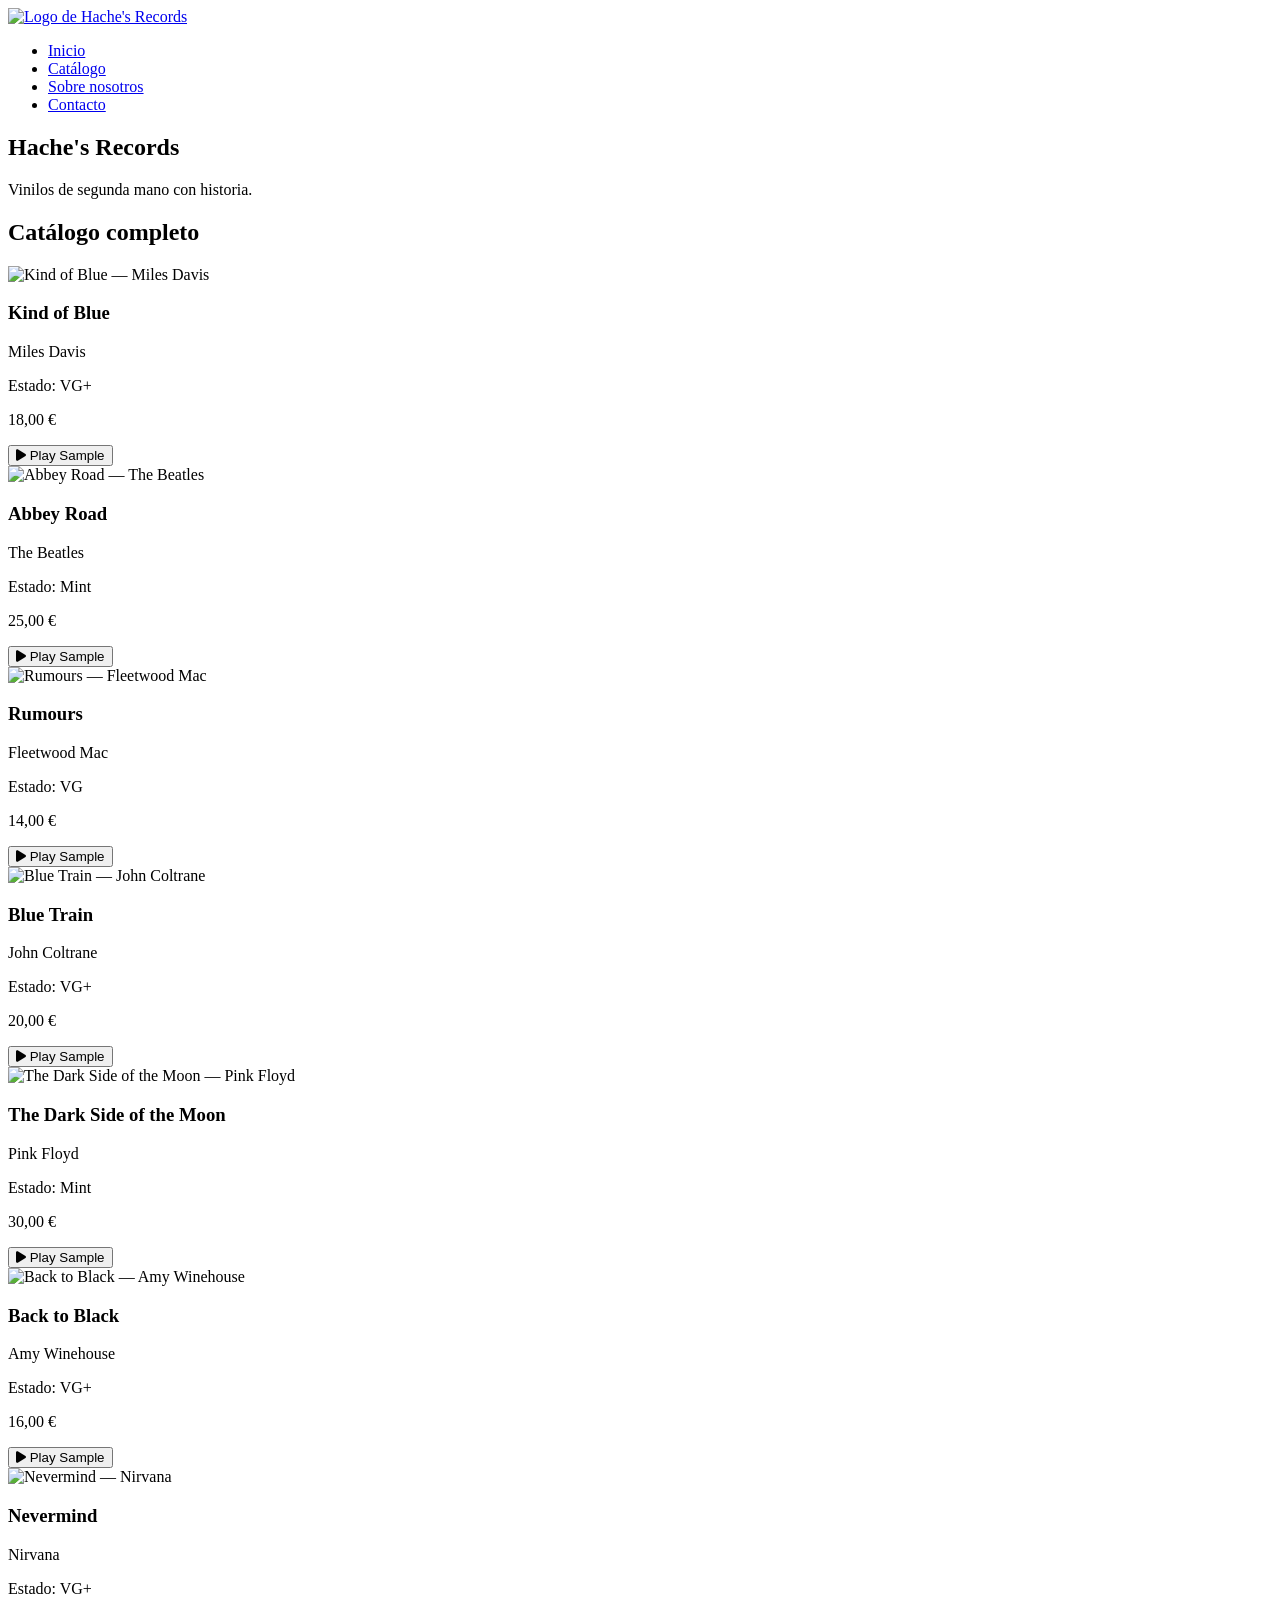
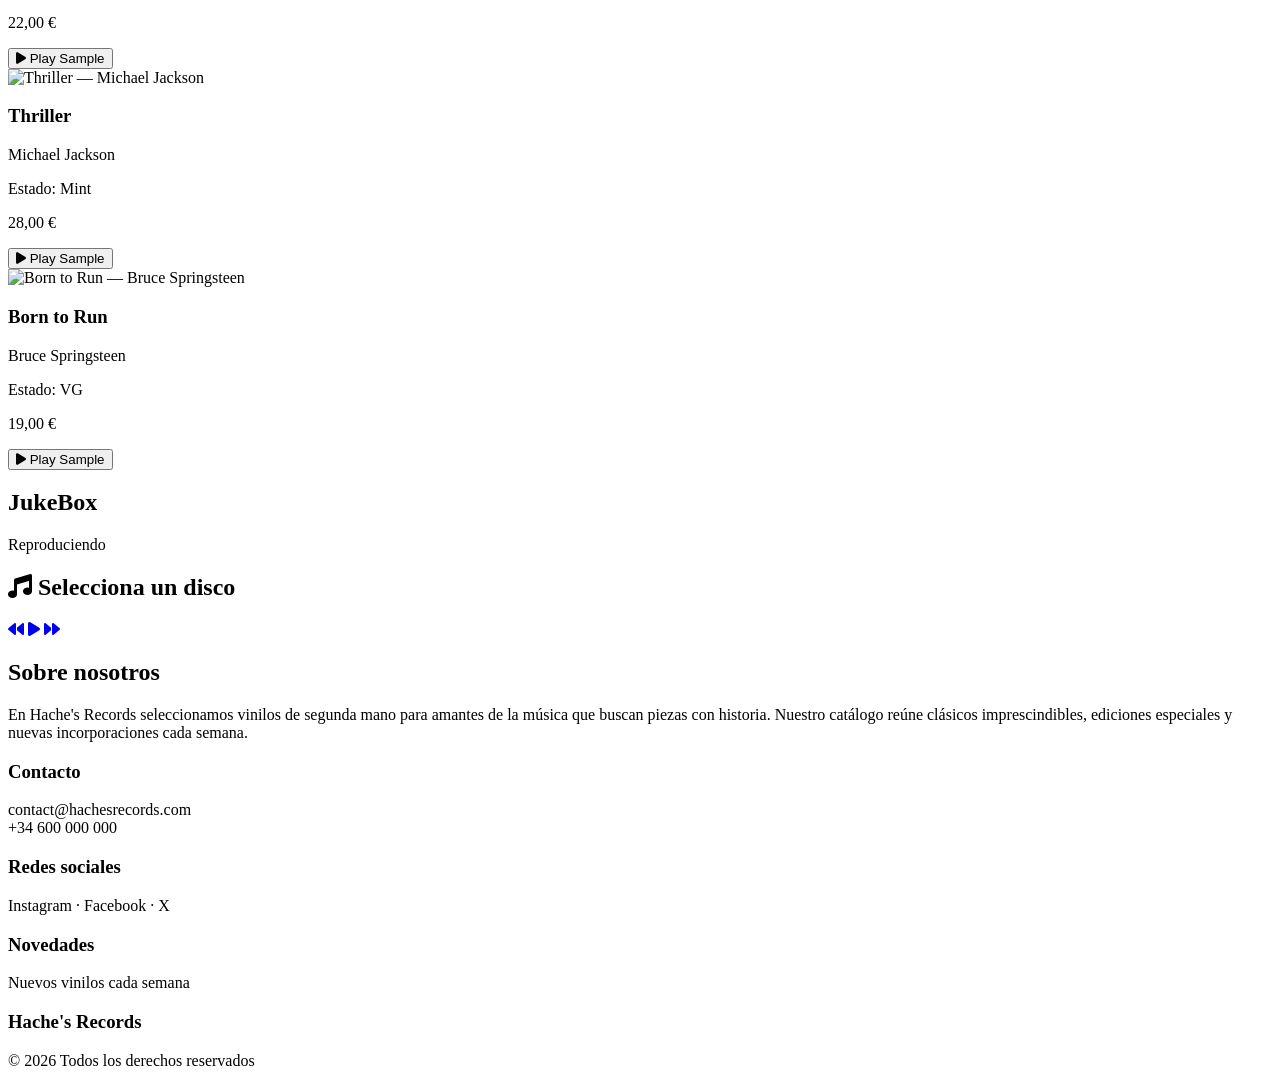
==== index.html @ d32e3fe0 "Add files via upload" ====
<!DOCTYPE html>
<html lang="es">
<head>
    <meta charset="UTF-8">
    <meta name="viewport" content="width=device-width, initial-scale=1.0">
    <title>Hache's Records | Tienda de vinilos de segunda mano</title>

    <link rel="preconnect" href="https://fonts.googleapis.com">
    <link rel="preconnect" href="https://fonts.gstatic.com" crossorigin>
    <link href="https://fonts.googleapis.com/css2?family=Playfair+Display:ital,wght@0,700;1,400&family=Work+Sans:wght@400;500;600&display=swap" rel="stylesheet">
    <link rel="stylesheet" href="https://cdnjs.cloudflare.com/ajax/libs/font-awesome/6.5.0/css/all.min.css">

    <link rel="stylesheet" href="assets/css/style.css">
</head>
<body>

    <header>
    <div class="logo">
        <a href="#inicio">
            <img src="assets/img/logo.png" alt="Logo de Hache's Records">
        </a>
    </div>

    <nav aria-label="Navegación principal">
        <ul>
            <li><a href="#inicio">Inicio</a></li>
            <li><a href="#catalogo">Catálogo</a></li>
            <li><a href="#sobre">Sobre nosotros</a></li>
            <li><a href="#contacto">Contacto</a></li>
        </ul>
    </nav>
</header>

    <section id="inicio" class="hero">
        <div>
            <h1>Hache's Records</h1>
            <p>Vinilos de segunda mano con historia.</p>
        </div>
    </section>

    <main class="contenedor">
        <div class="layout">

            <section id="catalogo">
                <h2 class="seccion-titulo">Catálogo completo</h2>

                <div class="catalogo-grid">

                    <article class="disco-card" data-index="0">
                        <img src="assets/img/kind-of-blue.jpg"
                             alt="Kind of Blue — Miles Davis" width="300" height="300" loading="lazy">
                        <div class="disco-info">
                            <h3>Kind of Blue</h3>
                            <p class="disco-artista">Miles Davis</p>
                            <p class="disco-estado">Estado: VG+</p>
                            <p class="disco-precio">18,00 €</p>
                            <button class="btn-play-sample" type="button">
                                <i class="fa fa-play"></i> Play Sample
                            </button>
                        </div>
                    </article>

                    <article class="disco-card" data-index="1">
                        <img src="assets/img/abbey-road.jpg"
                             alt="Abbey Road — The Beatles" width="300" height="300" loading="lazy">
                        <div class="disco-info">
                            <h3>Abbey Road</h3>
                            <p class="disco-artista">The Beatles</p>
                            <p class="disco-estado">Estado: Mint</p>
                            <p class="disco-precio">25,00 €</p>
                            <button class="btn-play-sample" type="button">
                                <i class="fa fa-play"></i> Play Sample
                            </button>
                        </div>
                    </article>

                    <article class="disco-card" data-index="2">
                        <img src="assets/img/rumours.jpg"
                             alt="Rumours — Fleetwood Mac" width="300" height="300" loading="lazy">
                        <div class="disco-info">
                            <h3>Rumours</h3>
                            <p class="disco-artista">Fleetwood Mac</p>
                            <p class="disco-estado">Estado: VG</p>
                            <p class="disco-precio">14,00 €</p>
                            <button class="btn-play-sample" type="button">
                                <i class="fa fa-play"></i> Play Sample
                            </button>
                        </div>
                    </article>

                    <article class="disco-card" data-index="3">
                        <img src="assets/img/blue-train.jpg"
                             alt="Blue Train — John Coltrane" width="300" height="300" loading="lazy">
                        <div class="disco-info">
                            <h3>Blue Train</h3>
                            <p class="disco-artista">John Coltrane</p>
                            <p class="disco-estado">Estado: VG+</p>
                            <p class="disco-precio">20,00 €</p>
                            <button class="btn-play-sample" type="button">
                                <i class="fa fa-play"></i> Play Sample
                            </button>
                        </div>
                    </article>

                    <article class="disco-card" data-index="4">
                        <img src="assets/img/dark-side-of-the-moon.jpg"
                             alt="The Dark Side of the Moon — Pink Floyd" width="300" height="300" loading="lazy">
                        <div class="disco-info">
                            <h3>The Dark Side of the Moon</h3>
                            <p class="disco-artista">Pink Floyd</p>
                            <p class="disco-estado">Estado: Mint</p>
                            <p class="disco-precio">30,00 €</p>
                            <button class="btn-play-sample" type="button">
                                <i class="fa fa-play"></i> Play Sample
                            </button>
                        </div>
                    </article>

                    <article class="disco-card" data-index="5">
                        <img src="assets/img/back-to-black.jpg"
                             alt="Back to Black — Amy Winehouse" width="300" height="300" loading="lazy">
                        <div class="disco-info">
                            <h3>Back to Black</h3>
                            <p class="disco-artista">Amy Winehouse</p>
                            <p class="disco-estado">Estado: VG+</p>
                            <p class="disco-precio">16,00 €</p>
                            <button class="btn-play-sample" type="button">
                                <i class="fa fa-play"></i> Play Sample
                            </button>
                        </div>
                    </article>

                    <article class="disco-card" data-index="6">
                        <img src="assets/img/nevermind.jpg"
                             alt="Nevermind — Nirvana" width="300" height="300" loading="lazy">
                        <div class="disco-info">
                            <h3>Nevermind</h3>
                            <p class="disco-artista">Nirvana</p>
                            <p class="disco-estado">Estado: VG+</p>
                            <p class="disco-precio">22,00 €</p>
                            <button class="btn-play-sample" type="button">
                                <i class="fa fa-play"></i> Play Sample
                            </button>
                        </div>
                    </article>

                    <article class="disco-card" data-index="7">
                        <img src="assets/img/thriller.jpg"
                             alt="Thriller — Michael Jackson" width="300" height="300" loading="lazy">
                        <div class="disco-info">
                            <h3>Thriller</h3>
                            <p class="disco-artista">Michael Jackson</p>
                            <p class="disco-estado">Estado: Mint</p>
                            <p class="disco-precio">28,00 €</p>
                            <button class="btn-play-sample" type="button">
                                <i class="fa fa-play"></i> Play Sample
                            </button>
                        </div>
                    </article>

                    <article class="disco-card" data-index="8">
                        <img src="assets/img/born-to-run.jpg"
                             alt="Born to Run — Bruce Springsteen" width="300" height="300" loading="lazy">
                        <div class="disco-info">
                            <h3>Born to Run</h3>
                            <p class="disco-artista">Bruce Springsteen</p>
                            <p class="disco-estado">Estado: VG</p>
                            <p class="disco-precio">19,00 €</p>
                            <button class="btn-play-sample" type="button">
                                <i class="fa fa-play"></i> Play Sample
                            </button>
                        </div>
                    </article>

                </div>
            </section>

            <aside id="jukebox" class="jukebox-col">
                <h2 class="jukebox-titulo">JukeBox</h2>

                <div class="player">
                    <div class="disc"></div>
                    <label>Reproduciendo</label>
                    <h2>
                        <i class="fa fa-music"></i>
                        <span id="current-song">Selecciona un disco</span>
                    </h2>
                    <audio id="player-audio"></audio>
                    <div class="controls">
                        <a href="#" class="btn-prev" aria-label="Anterior"><i class="fa fa-backward"></i></a>
                        <a href="#" class="play" aria-label="Reproducir"><i class="fa fa-play"></i></a>
                        <a href="#" class="btn-next" aria-label="Siguiente"><i class="fa fa-forward"></i></a>
                    </div>
                </div>
            </aside>
        </div>

        <section id="sobre" class="sobre">
            <h2 class="seccion-titulo">Sobre nosotros</h2>
            <p>
                En Hache's Records seleccionamos vinilos de segunda mano para amantes de la música
                que buscan piezas con historia. Nuestro catálogo reúne clásicos imprescindibles,
                ediciones especiales y nuevas incorporaciones cada semana.
            </p>
        </section>
    </main>

    <footer id="contacto">
        <div>
            <h3>Contacto</h3>
            <p>contact@hachesrecords.com<br>+34 600 000 000</p>
        </div>
        <div>
            <h3>Redes sociales</h3>
            <p>Instagram · Facebook · X</p>
        </div>
        <div>
            <h3>Novedades</h3>
            <p>Nuevos vinilos cada semana</p>
        </div>
        <div>
            <h3>Hache's Records</h3>
            <p>© 2026 Todos los derechos reservados</p>
        </div>
    </footer>

    <script src="assets/js/main.js"></script>
</body>
</html>
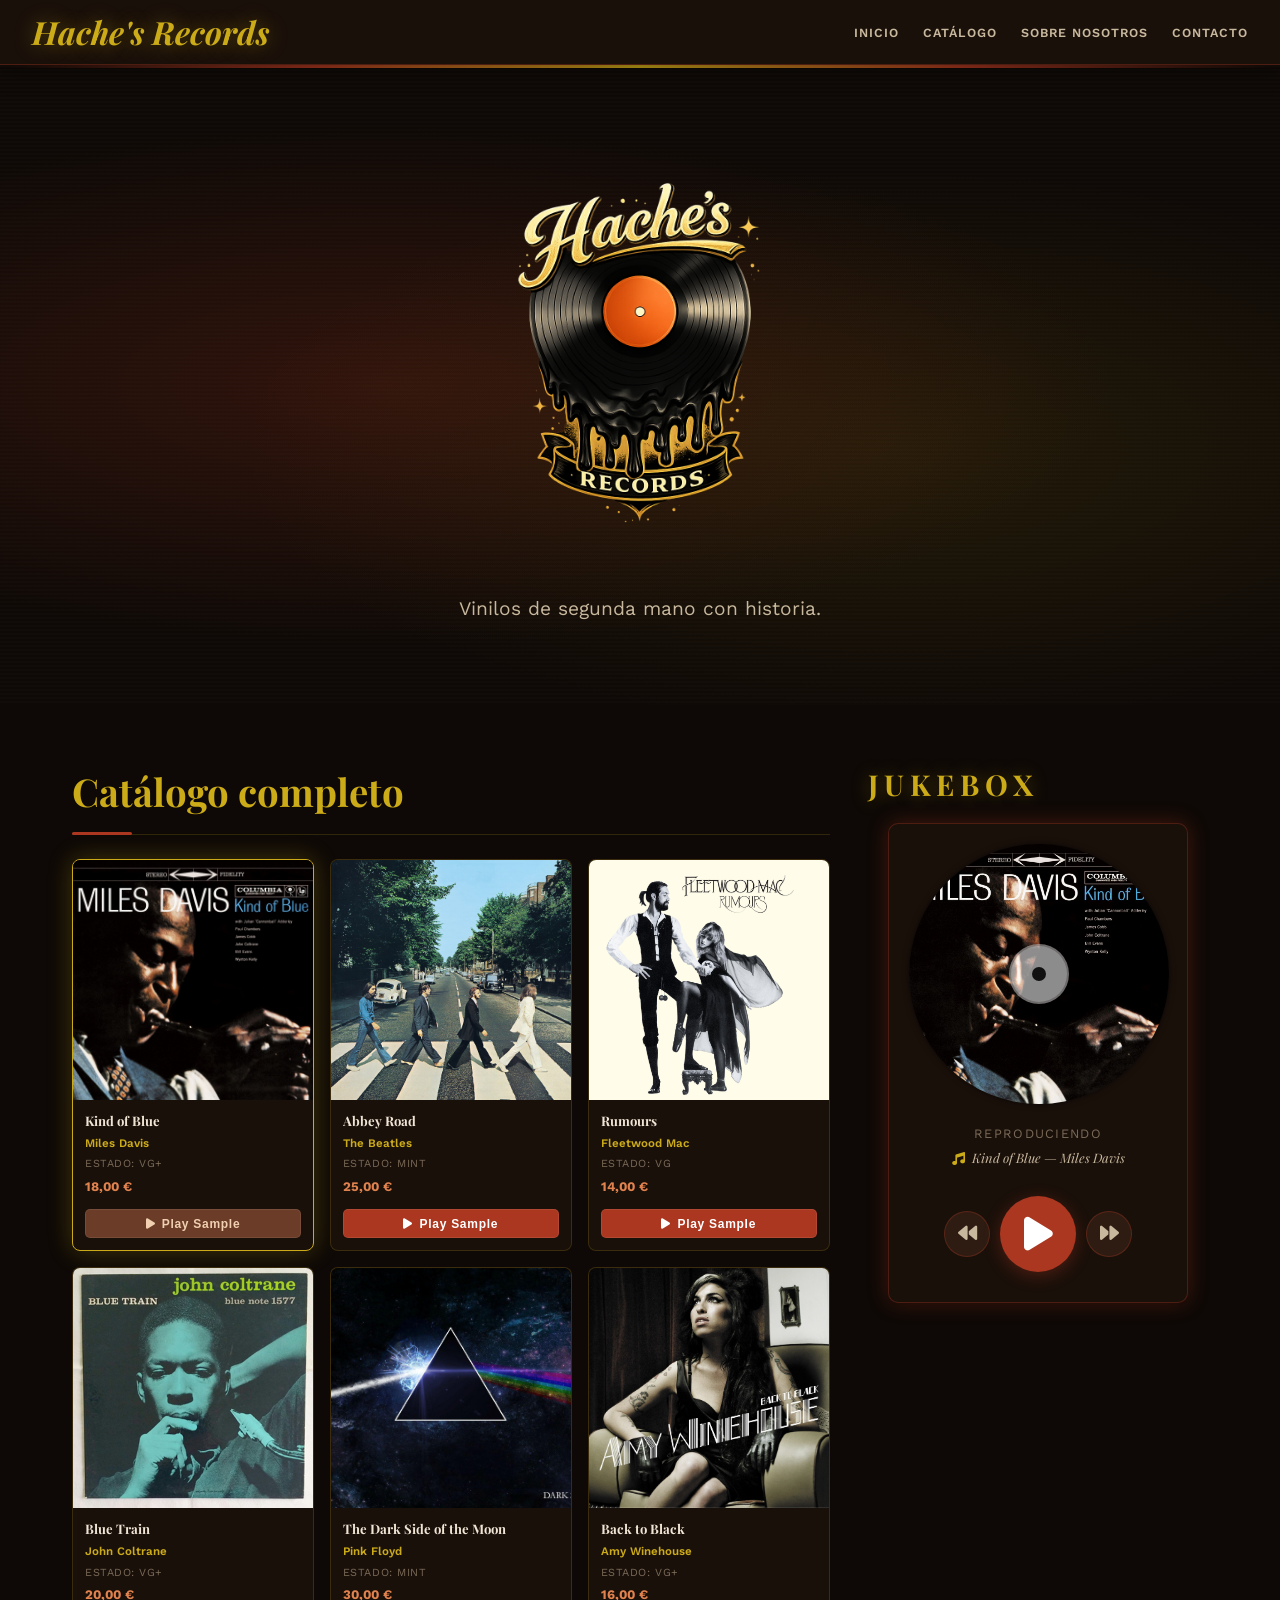
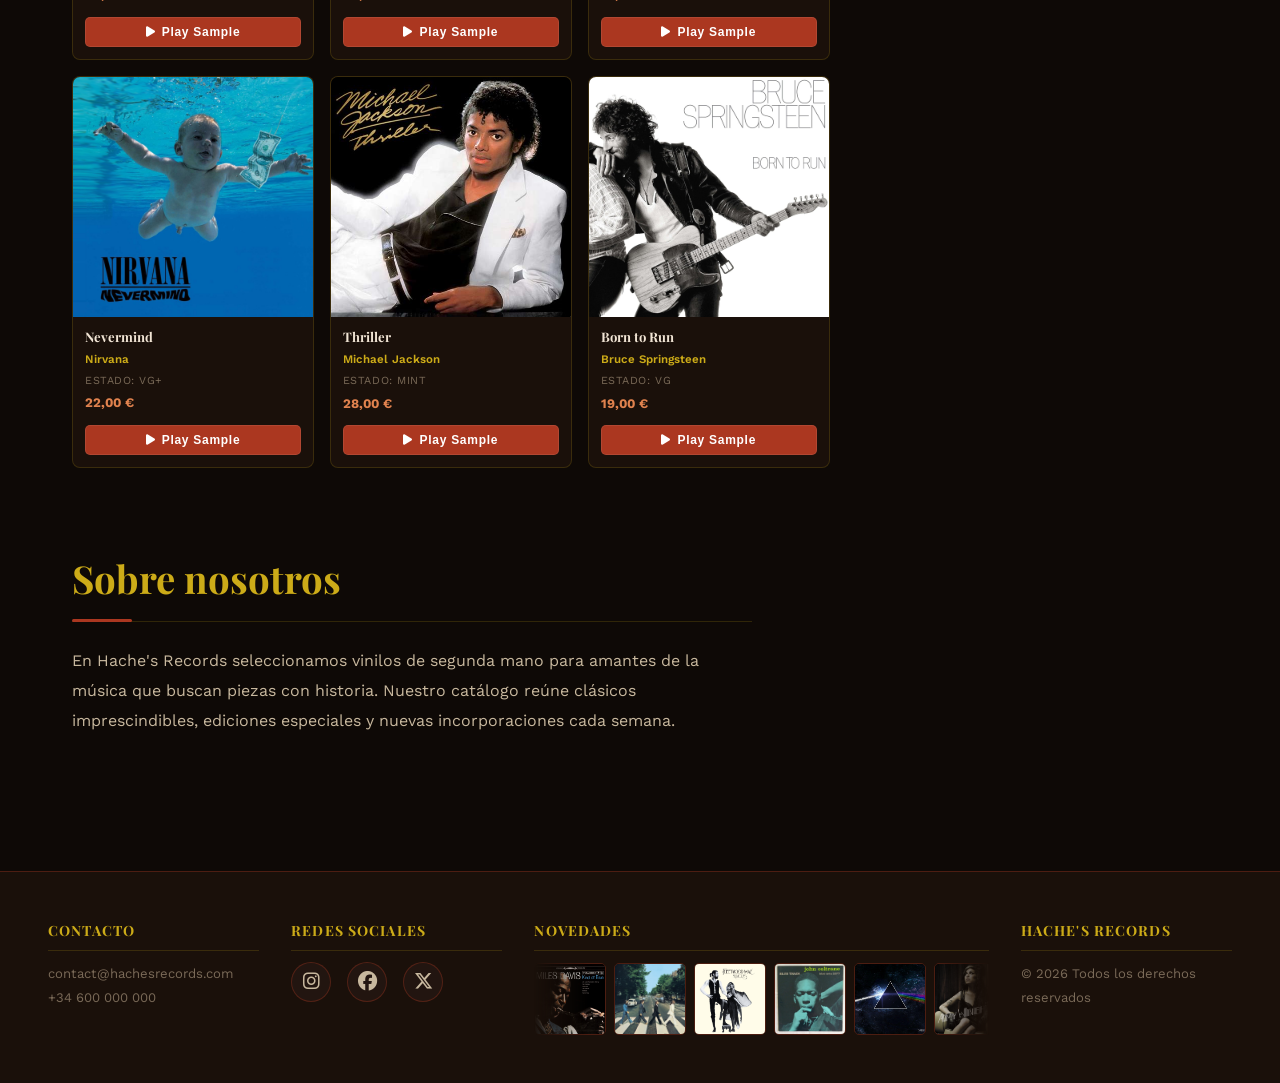
==== commit f991026a: "Add files via upload" ====
--- a/index.html
+++ b/index.html
@@ -15,11 +15,7 @@
 <body>
 
     <header>
-    <div class="logo">
-        <a href="#inicio">
-            <img src="assets/img/logo.png" alt="Logo de Hache's Records">
-        </a>
-    </div>
+    <div class="header__logo"><h1>Hache's Records</h1></div>
 
     <nav aria-label="Navegación principal">
         <ul>
@@ -33,7 +29,7 @@
 
     <section id="inicio" class="hero">
         <div>
-            <h1>Hache's Records</h1>
+            <img src="assets/img/logo.png" alt="Logo de la web">
             <p>Vinilos de segunda mano con historia.</p>
         </div>
     </section>
@@ -205,24 +201,61 @@
         </section>
     </main>
 
-    <footer id="contacto">
-        <div>
-            <h3>Contacto</h3>
-            <p>contact@hachesrecords.com<br>+34 600 000 000</p>
-        </div>
-        <div>
-            <h3>Redes sociales</h3>
-            <p>Instagram · Facebook · X</p>
-        </div>
-        <div>
-            <h3>Novedades</h3>
-            <p>Nuevos vinilos cada semana</p>
-        </div>
-        <div>
-            <h3>Hache's Records</h3>
-            <p>© 2026 Todos los derechos reservados</p>
-        </div>
-    </footer>
+   <footer id="contacto">
+
+  <div>
+    <h3>Contacto</h3>
+    <p>contact@hachesrecords.com<br>+34 600 000 000</p>
+  </div>
+
+  <div>
+    <h3>Redes sociales</h3>
+    <div class="footer-rrss">
+      <a href="https://www.instagram.com" target="_blank" rel="noopener noreferrer" aria-label="Instagram">
+        <i class="fa-brands fa-instagram"></i>
+      </a>
+      <a href="https://www.facebook.com" target="_blank" rel="noopener noreferrer" aria-label="Facebook">
+        <i class="fa-brands fa-facebook"></i>
+      </a>
+      <a href="https://www.x.com" target="_blank" rel="noopener noreferrer" aria-label="X">
+        <i class="fa-brands fa-x-twitter"></i>
+      </a>
+    </div>
+  </div>
+
+  <div>  <!-- ← este <div> faltaba -->
+    <h3>Novedades</h3>
+    <div class="carrusel">
+      <div class="carrusel__pista">
+        <img src="assets/img/kind-of-blue.jpg"         alt="Kind of Blue">
+        <img src="assets/img/abbey-road.jpg"            alt="Abbey Road">
+        <img src="assets/img/rumours.jpg"               alt="Rumours">
+        <img src="assets/img/blue-train.jpg"            alt="Blue Train">
+        <img src="assets/img/dark-side-of-the-moon.jpg" alt="Dark Side of the Moon">
+        <img src="assets/img/back-to-black.jpg"         alt="Back to Black">
+        <img src="assets/img/nevermind.jpg"             alt="Nevermind">
+        <img src="assets/img/thriller.jpg"              alt="Thriller">
+        <img src="assets/img/born-to-run.jpg"           alt="Born to Run">
+        <!-- Set 2 duplicado -->
+        <img src="assets/img/kind-of-blue.jpg"         alt="Kind of Blue">
+        <img src="assets/img/abbey-road.jpg"            alt="Abbey Road">
+        <img src="assets/img/rumours.jpg"               alt="Rumours">
+        <img src="assets/img/blue-train.jpg"            alt="Blue Train">
+        <img src="assets/img/dark-side-of-the-moon.jpg" alt="Dark Side of the Moon">
+        <img src="assets/img/back-to-black.jpg"         alt="Back to Black">
+        <img src="assets/img/nevermind.jpg"             alt="Nevermind">
+        <img src="assets/img/thriller.jpg"              alt="Thriller">
+        <img src="assets/img/born-to-run.jpg"           alt="Born to Run">
+      </div>
+    </div>
+  </div>  <!-- ← cierre correcto -->
+
+  <div>
+    <h3>Hache's Records</h3>
+    <p>© 2026 Todos los derechos reservados</p>
+  </div>
+
+</footer>
 
     <script src="assets/js/main.js"></script>
 </body>
--- a/assets/css/style.css
+++ b/assets/css/style.css
@@ -0,0 +1,668 @@
+/* =============================================
+   VARIABLES
+============================================= */
+:root {
+    --rojo: #AB3720;
+    --rojo-cl: #c94a2e;
+    --dorado: #CCAB18;
+    --bg: #0e0906;
+    --surf: #1a100a;
+    --surf2: #221510;
+    --surf3: #2e1c12;
+    --borde: rgba(204, 171, 24, 0.18);
+    --borde-r: rgba(171, 55, 32, 0.35);
+    --texto: #f0e4d4;
+    --texto-s: #c8b89e;
+    --texto-t: #7a6a58;
+    --display: 'Playfair Display', Georgia, serif;
+    --body: 'Work Sans', sans-serif;
+}
+
+/* =============================================
+   RESET
+============================================= */
+*,
+*::before,
+*::after {
+    box-sizing: border-box;
+    margin: 0;
+    padding: 0;
+}
+
+html {
+    scroll-behavior: smooth;
+    -webkit-font-smoothing: antialiased;
+}
+
+body {
+    font-family: var(--body);
+    font-size: 16px;
+    color: var(--texto);
+    background: var(--bg);
+    line-height: 1.6;
+}
+
+img {
+    display: block;
+    max-width: 100%;
+    height: auto;
+}
+
+a {
+    color: inherit;
+    text-decoration: none;
+}
+
+button,
+a {
+    cursor: pointer;
+}
+
+::selection {
+    background: rgba(204, 171, 24, 0.3);
+}
+
+/* =============================================
+   HEADER
+============================================= */
+header {
+    position: sticky;
+    top: 0;
+    z-index: 100;
+    display: flex;
+    align-items: center;
+    justify-content: space-between;
+    gap: 1.5rem;
+    padding: 0.4rem 2rem;
+    background: var(--surf);
+    border-bottom: 1px solid var(--borde-r);
+    box-shadow: 0 2px 24px rgba(0, 0, 0, 0.55);
+}
+
+.header__logo h1 {
+  font-family: var(--display); font-style: italic; font-size: clamp(1.5rem,3vw,2rem);
+  color: var(--dorado); text-shadow: 0 0 20px rgba(204,171,24,0.4);
+}
+
+header .logo img {
+    height: 160px;
+    width: auto;
+    display: block;
+}
+
+nav ul {
+    display: flex;
+    gap: 1.5rem;
+    list-style: none;
+}
+
+nav a {
+    font-size: 0.78rem;
+    font-weight: 600;
+    text-transform: uppercase;
+    letter-spacing: 0.08em;
+    color: var(--texto-s);
+    padding-bottom: 2px;
+    border-bottom: 2px solid transparent;
+    transition: color 0.2s, border-color 0.2s;
+}
+
+nav a:hover {
+    color: var(--dorado);
+    border-bottom-color: var(--dorado);
+}
+
+/* =============================================
+   HERO
+============================================= */
+.hero {
+    min-height: 42vh;
+    display: flex;
+    align-items: center;
+    justify-content: center;
+    text-align: center;
+    padding: clamp(3rem, 10vw, 5rem) 1rem;
+    overflow: hidden;
+    position: relative;
+    background:
+        radial-gradient(ellipse at 30% 50%, rgba(171, 55, 32, 0.22) 0%, transparent 58%),
+        radial-gradient(ellipse at 70% 60%, rgba(204, 171, 24, 0.10) 0%, transparent 52%),
+        repeating-linear-gradient(0deg, transparent, transparent 2px, rgba(255, 255, 255, 0.012) 2px, rgba(255, 255, 255, 0.012) 4px),
+        var(--bg);
+}
+
+.hero::before {
+    content: '';
+    position: absolute;
+    top: 0;
+    left: 0;
+    right: 0;
+    height: 3px;
+    background: linear-gradient(90deg, transparent, var(--rojo), var(--dorado), var(--rojo), transparent);
+}
+
+.hero h1 {
+    font-family: var(--display);
+    font-style: italic;
+    font-size: clamp(2.5rem, 7vw, 5rem);
+    color: var(--texto);
+    margin-bottom: 0.75rem;
+    text-shadow: 0 2px 20px rgba(0, 0, 0, 0.6);
+}
+
+.hero p {
+    font-size: clamp(1rem, 2vw, 1.2rem);
+    color: var(--texto-s);
+}
+
+/* =============================================
+   IMAGEN LOGO EN EL HERO
+============================================= */
+.hero img {
+    width: 500px;        
+    max-width: 85%;      
+    height: auto;
+    margin: 0 auto 1.5rem; /* centra horizontalmente + espacio bajo la imagen */
+}
+
+/* =============================================
+   MAIN WRAPPER
+============================================= */
+.contenedor {
+    max-width: 1200px;
+    margin: 0 auto;
+    padding: clamp(2rem, 5vw, 3.5rem) clamp(1rem, 4vw, 2rem);
+}
+
+/* =============================================
+   LAYOUT 2 COLUMNAS
+============================================= */
+.layout {
+    display: grid;
+    grid-template-columns: 1fr 340px;
+    gap: clamp(1.5rem, 3vw, 2.5rem);
+    align-items: start;
+}
+
+/* =============================================
+   TÍTULOS DE SECCIÓN
+============================================= */
+.seccion-titulo {
+    font-family: var(--display);
+    font-size: clamp(1.8rem, 3vw, 2.4rem);
+    color: var(--dorado);
+    margin-bottom: 1.5rem;
+    padding-bottom: 0.75rem;
+    border-bottom: 1px solid var(--borde);
+    position: relative;
+}
+
+.seccion-titulo::after {
+    content: '';
+    position: absolute;
+    bottom: -1px;
+    left: 0;
+    width: 60px;
+    height: 3px;
+    background: var(--rojo);
+    border-radius: 99px;
+}
+
+/* =============================================
+   CATÁLOGO
+============================================= */
+.catalogo-grid {
+    display: grid;
+    grid-template-columns: repeat(3, 1fr);
+    gap: 1rem;
+}
+
+.disco-card {
+    background: var(--surf);
+    border: 1px solid var(--borde);
+    border-radius: 8px;
+    overflow: hidden;
+    display: flex;
+    flex-direction: column;
+    transition: transform 0.2s, box-shadow 0.2s, border-color 0.2s;
+}
+
+.disco-card:hover {
+    transform: translateY(-4px);
+    box-shadow: 0 6px 24px rgba(171, 55, 32, 0.28);
+    border-color: rgba(204, 171, 24, 0.38);
+}
+
+.disco-card.activo {
+    border-color: var(--dorado) !important;
+    box-shadow: 0 0 24px rgba(204, 171, 24, 0.28) !important;
+}
+
+.disco-card img {
+    width: 100%;
+    aspect-ratio: 1 / 1;
+    object-fit: cover;
+    background: var(--surf2);
+}
+
+.disco-info {
+    padding: 0.6rem 0.75rem 0.75rem;
+    display: flex;
+    flex-direction: column;
+    gap: 0.2rem;
+    flex: 1;
+}
+
+.disco-info h3 {
+    font-family: var(--display);
+    font-size: 0.82rem;
+    font-weight: 700;
+    color: var(--texto);
+    white-space: nowrap;
+    overflow: hidden;
+    text-overflow: ellipsis;
+}
+
+.disco-artista {
+    font-size: 0.72rem;
+    color: var(--dorado);
+    font-weight: 600;
+}
+
+.disco-estado {
+    font-size: 0.68rem;
+    color: var(--texto-t);
+    text-transform: uppercase;
+    letter-spacing: 0.05em;
+}
+
+.disco-precio {
+    font-size: 0.82rem;
+    font-weight: 700;
+    color: #e0824e;
+}
+
+.btn-play-sample {
+    margin-top: 0.55rem;
+    width: 100%;
+    padding: 0.42rem 0;
+    background: var(--rojo);
+    border: 1px solid rgba(255, 255, 255, 0.08);
+    border-radius: 5px;
+    color: #fff;
+    font-size: 0.75rem;
+    font-weight: 600;
+    letter-spacing: 0.06em;
+    text-align: center;
+    display: flex;
+    align-items: center;
+    justify-content: center;
+    gap: 0.4rem;
+    transition: background 0.2s, transform 0.15s;
+}
+
+.btn-play-sample:hover {
+    background: var(--rojo-cl);
+    transform: scale(1.03);
+}
+
+.btn-play-sample.activo {
+    background: #6b3d28;
+    color: #f0d0b0;
+}
+
+/* =============================================
+   JUKEBOX
+============================================= */
+.jukebox-col {
+    position: sticky;
+    top: calc(4.5rem + 1.5rem);
+    display: flex;
+    flex-direction: column;
+    align-items: center;
+    gap: 1rem;
+}
+
+.jukebox-titulo {
+    font-family: var(--display);
+    font-size: 1.8rem;
+    letter-spacing: 0.2em;
+    text-transform: uppercase;
+    color: var(--dorado);
+    text-shadow: 0 0 18px rgba(204, 171, 24, 0.35);
+    align-self: flex-start;
+}
+
+/* =============================================
+   PLAYER
+============================================= */
+@keyframes rotation {
+    from { transform: rotate(0deg); }
+    to { transform: rotate(360deg); }
+}
+
+div.player {
+    margin: 0 auto;
+    background: #1a100a;
+    border-radius: 10px;
+    box-shadow: 0 0 20px rgba(171, 55, 32, 0.35), 0 2px 4px rgba(0, 0, 0, 0.5);
+    border: 1px solid var(--borde-r);
+    width: 300px;
+    overflow: hidden;
+    padding: 20px;
+    text-align: center;
+}
+
+div.player div.disc {
+    width: 260px;
+    height: 260px;
+    position: relative;
+    box-shadow: 0 0 6px rgba(0, 0, 0, 0.7);
+    margin: 0 auto 20px;
+    border-radius: 50%;
+    z-index: 1;
+    background-image:
+        radial-gradient(circle,
+            #fff 0, #fff 7px,
+            #2a2a2d 7px, #2a2a2d 10px,
+            transparent 10px, transparent 18px,
+            #c71020 18px, #c71020 22px,
+            transparent 22px, transparent 40px,
+            #2a2a2d 40px, #2a2a2d 48px,
+            #1a1a1d 48px, #1a1a1d 56px,
+            rgba(0, 0, 0, 0.2) 56px, rgba(0, 0, 0, 0.2) 76px,
+            #404044 76px, #404044 77px,
+            #111 77px);
+    background-size: cover;
+    background-position: center;
+    animation: rotation 4s linear infinite;
+    animation-play-state: paused;
+}
+
+div.player.playing div.disc {
+    animation-play-state: running;
+}
+
+div.player div.disc::after {
+    content: '';
+    display: block;
+    position: absolute;
+    top: 100px;
+    left: 100px;
+    width: 60px;
+    height: 60px;
+    background: rgba(255, 255, 255, 0.55);
+    border-radius: 50%;
+    border: 2px solid rgba(20, 8, 4, 0.25);
+    z-index: 2;
+}
+
+div.player div.disc::before {
+    content: '';
+    display: block;
+    position: absolute;
+    top: 123px;
+    left: 123px;
+    width: 14px;
+    height: 14px;
+    background: #111;
+    border-radius: 50%;
+    z-index: 3;
+}
+
+div.player label {
+    display: block;
+    font-size: 0.8em;
+    text-transform: uppercase;
+    letter-spacing: 0.1em;
+    color: var(--texto-t);
+    margin-bottom: 4px;
+}
+
+div.player h2 {
+    font-family: var(--display);
+    font-size: 13px;
+    font-style: italic;
+    font-weight: 400;
+    color: var(--texto-s);
+    line-height: 1.5;
+    margin: 0 0 4px;
+    min-height: 2.6em;
+}
+
+div.player h2 i {
+    color: var(--dorado);
+    margin-right: 4px;
+}
+
+div.player audio {
+    display: none;
+}
+
+div.player div.controls {
+    padding: 10px 0;
+    display: flex;
+    align-items: center;
+    justify-content: center;
+    gap: 10px;
+}
+
+div.player div.controls a.btn-prev,
+div.player div.controls a.btn-next {
+    display: inline-flex;
+    align-items: center;
+    justify-content: center;
+    border-radius: 50%;
+    font-size: 1.2em;
+    background: var(--surf3);
+    color: var(--texto-s);
+    height: 46px;
+    width: 46px;
+    border: 1px solid var(--borde-r);
+    transition: background 0.2s, color 0.2s, transform 0.15s;
+    text-decoration: none;
+}
+
+div.player div.controls a.btn-prev:hover,
+div.player div.controls a.btn-next:hover {
+    background: var(--surf2);
+    color: var(--dorado);
+    transform: scale(1.08);
+}
+
+div.player div.controls a.play {
+    display: inline-flex;
+    align-items: center;
+    justify-content: center;
+    border-radius: 50%;
+    font-size: 2.4em;
+    background: var(--rojo);
+    color: #fff;
+    height: 76px;
+    width: 76px;
+    text-decoration: none;
+    box-shadow: 0 4px 16px rgba(171, 55, 32, 0.35);
+    transition: background 0.2s, transform 0.15s, box-shadow 0.2s;
+}
+
+div.player div.controls a.play:hover {
+    background: var(--rojo-cl);
+    transform: scale(1.06);
+    box-shadow: 0 6px 24px rgba(171, 55, 32, 0.55);
+}
+
+div.player.playing div.controls a.play {
+    box-shadow: 0 4px 16px rgba(171, 55, 32, 0.4), 0 0 22px rgba(171, 55, 32, 0.45);
+}
+
+/* =============================================
+   SOBRE NOSOTROS
+============================================= */
+.sobre {
+    margin-top: clamp(3rem, 7vw, 5rem);
+    max-width: 680px;
+}
+
+.sobre p {
+    color: var(--texto-s);
+    line-height: 1.85;
+}
+
+/* =============================================
+   FOOTER
+============================================= */
+footer {
+    margin-top: clamp(3rem, 7vw, 5rem);
+    padding: clamp(2rem, 5vw, 3rem) clamp(1rem, 5vw, 3rem);
+    background: var(--surf);
+    border-top: 1px solid var(--borde-r);
+    display: grid;
+    grid-template-columns: repeat(auto-fit, minmax(160px, 1fr));
+    gap: 2rem;
+}
+
+footer h3 {
+    font-family: var(--display);
+    font-size: 0.88rem;
+    color: var(--dorado);
+    margin-bottom: 0.7rem;
+    padding-bottom: 0.45rem;
+    border-bottom: 1px solid var(--borde);
+    text-transform: uppercase;
+    letter-spacing: 0.08em;
+}
+
+footer p {
+    font-size: 0.82rem;
+    color: var(--texto-t);
+    line-height: 1.8;
+}
+
+/* =============================================
+   CARRUSEL DE NOVEDADES (footer)
+============================================= */
+
+@keyframes marquee {
+  from { transform: translateX(0); }
+  to   { transform: translateX(-50%); }
+}
+
+.carrusel {
+  overflow: hidden;
+  margin-top: 0.75rem;
+  /* Difumina los bordes para un efecto de entrada/salida suave */
+  mask-image: linear-gradient(
+    to right,
+    transparent 0%,
+    black 12%,
+    black 88%,
+    transparent 100%
+  );
+  -webkit-mask-image: linear-gradient(
+    to right,
+    transparent 0%,
+    black 12%,
+    black 88%,
+    transparent 100%
+  );
+}
+
+.carrusel__pista {
+  display: flex;
+  gap: 8px;
+  width: max-content;          
+  animation: marquee 22s linear infinite;
+}
+
+/* Se pausa al hacer hover */
+.carrusel:hover .carrusel__pista {
+  animation-play-state: paused;
+}
+
+.carrusel__pista img {
+  width: 72px;
+  height: 72px;
+  object-fit: cover;
+  border-radius: 5px;
+  flex-shrink: 0;
+  border: 1px solid var(--borde-r);
+  transition: transform 0.2s, border-color 0.2s;
+}
+
+.carrusel__pista img:hover {
+  transform: scale(1.08);
+  border-color: var(--dorado);
+}
+
+/* =============================================
+   ICONOS REDES SOCIALES (footer)
+============================================= */
+.footer-rrss {
+  display: flex;
+  gap: 1rem;
+  margin-top: 0.6rem;
+}
+
+.footer-rrss a {
+  display: inline-flex;
+  align-items: center;
+  justify-content: center;
+  width: 40px;
+  height: 40px;
+  border-radius: 50%;
+  border: 1px solid var(--borde-r);
+  background: var(--surf2);
+  color: var(--texto-s);
+  font-size: 1.2rem;
+  transition: background 0.2s, color 0.2s, border-color 0.2s, transform 0.2s;
+}
+
+.footer-rrss a:hover {
+  background: var(--rojo);
+  color: #fff;
+  border-color: var(--rojo-cl);
+  transform: translateY(-3px);
+}
+/* Evita que el grid desborde */
+footer > div {
+  min-width: 0;
+}
+
+/* Da más espacio a la columna de Novedades */
+footer > div:nth-child(3) {
+  grid-column: span 2;
+}
+
+/* =============================================
+   RESPONSIVE
+============================================= */
+@media (max-width: 1024px) {
+    .layout {
+        grid-template-columns: 1fr;
+    }
+
+    .jukebox-col {
+        position: static;
+    }
+
+    .jukebox-titulo {
+        align-self: center;
+    }
+}
+
+@media (max-width: 600px) {
+    .catalogo-grid {
+        grid-template-columns: repeat(2, 1fr);
+        gap: 0.6rem;
+    }
+
+    nav ul {
+        gap: 0.8rem;
+    }
+}
+
+@media (max-width: 380px) {
+    .catalogo-grid {
+        grid-template-columns: 1fr;
+    }
+}
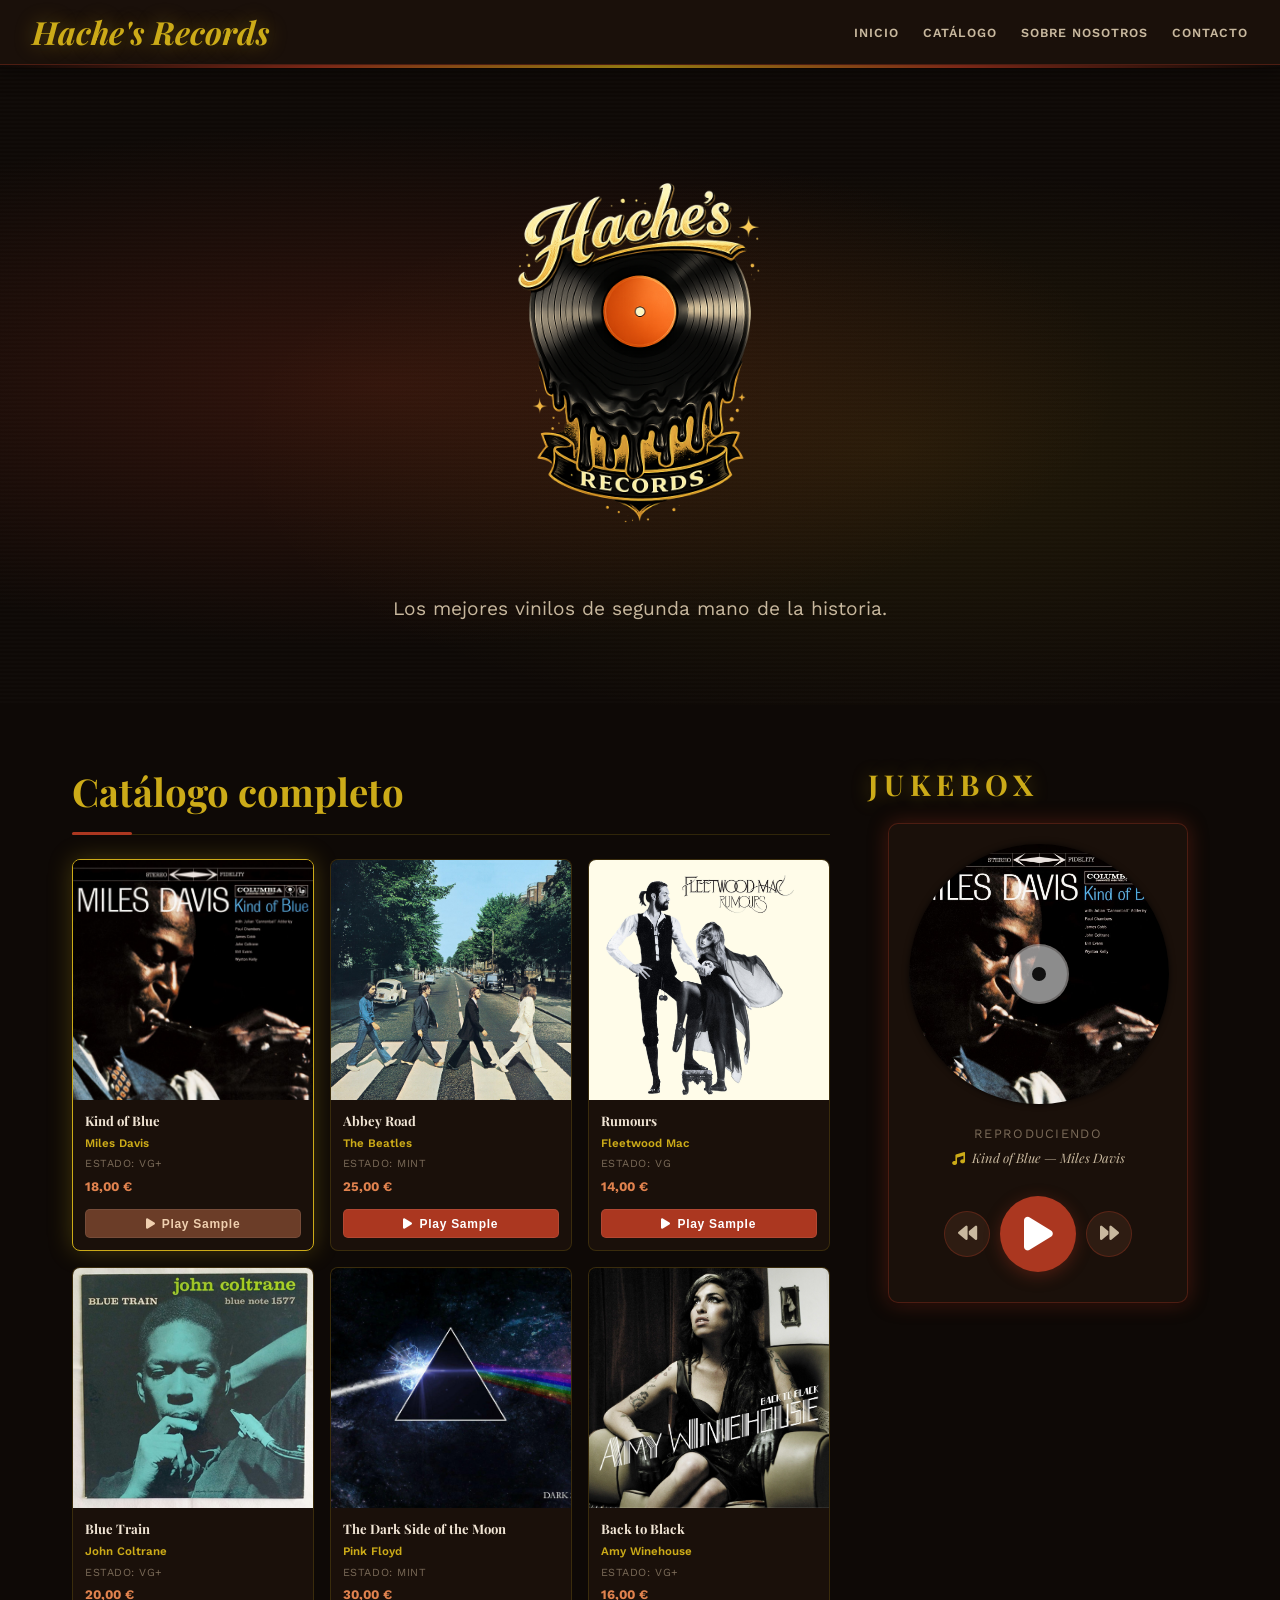
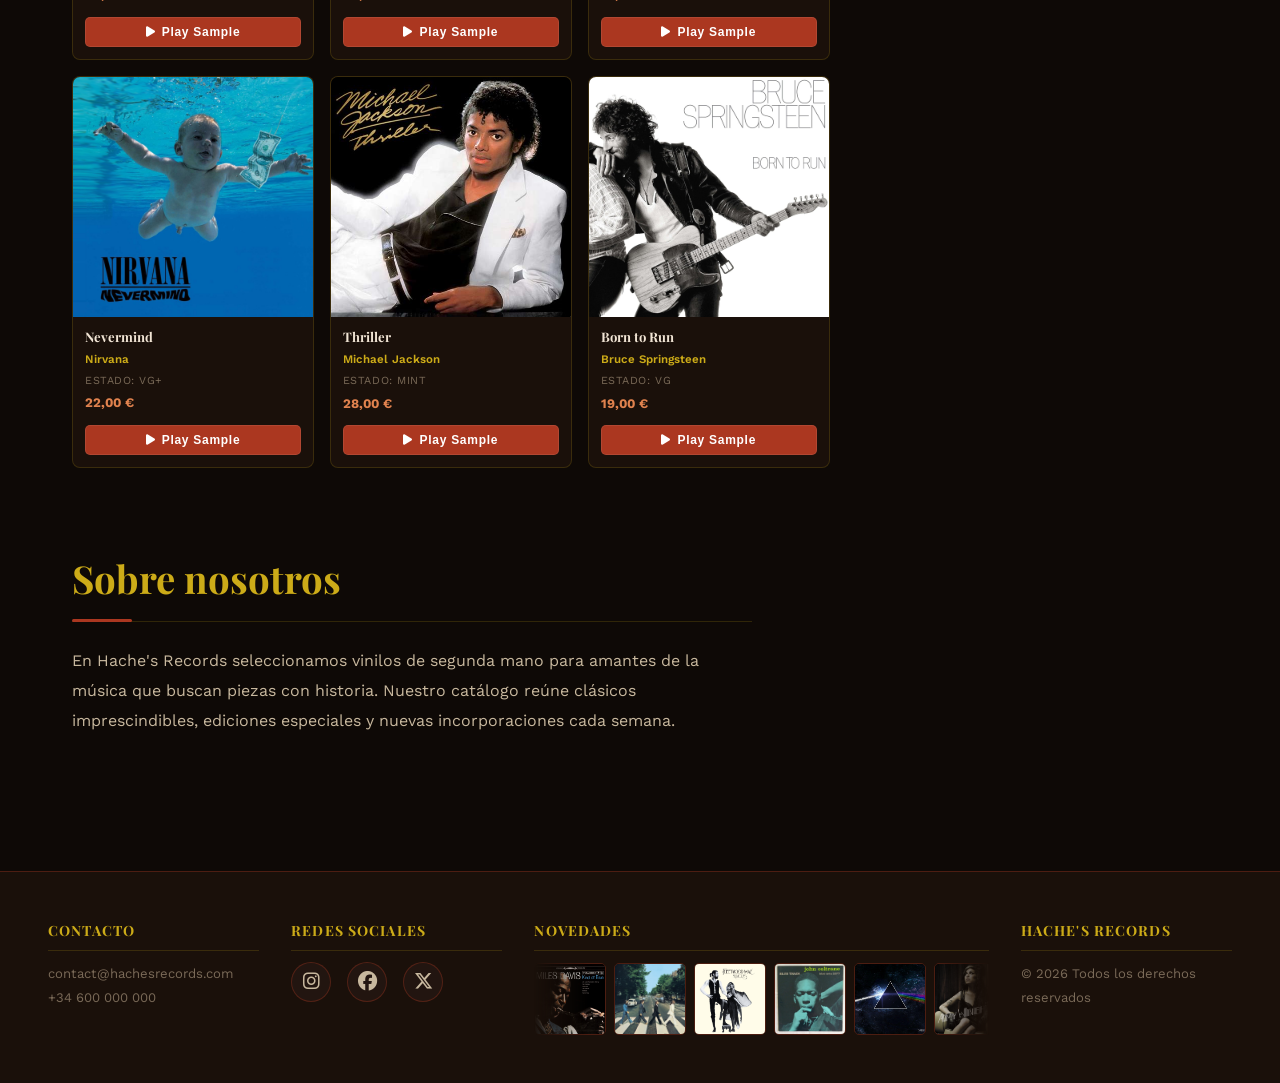
==== commit 14b9cea6: "Add files via upload" ====
--- a/index.html
+++ b/index.html
@@ -15,22 +15,21 @@
 <body>
 
     <header>
-    <div class="header__logo"><h1>Hache's Records</h1></div>
-
-    <nav aria-label="Navegación principal">
-        <ul>
-            <li><a href="#inicio">Inicio</a></li>
-            <li><a href="#catalogo">Catálogo</a></li>
-            <li><a href="#sobre">Sobre nosotros</a></li>
-            <li><a href="#contacto">Contacto</a></li>
-        </ul>
-    </nav>
-</header>
+        <div class="header__logo"><h1>Hache's Records</h1></div>
+        <nav aria-label="Navegación principal">
+            <ul>
+                <li><a href="#inicio">Inicio</a></li>
+                <li><a href="#catalogo">Catálogo</a></li>
+                <li><a href="#sobre">Sobre nosotros</a></li>
+                <li><a href="#contacto">Contacto</a></li>
+            </ul>
+        </nav>
+    </header>
 
     <section id="inicio" class="hero">
         <div>
             <img src="assets/img/logo.png" alt="Logo de la web">
-            <p>Vinilos de segunda mano con historia.</p>
+            <p>Los mejores vinilos de segunda mano de la historia.</p>
         </div>
     </section>
 
@@ -43,8 +42,10 @@
                 <div class="catalogo-grid">
 
                     <article class="disco-card" data-index="0">
-                        <img src="assets/img/kind-of-blue.jpg"
-                             alt="Kind of Blue — Miles Davis" width="300" height="300" loading="lazy">
+                        <a href="detalle.html?id=kind-of-blue" target="_blank" aria-label="Ver detalle de Kind of Blue">
+                            <img src="assets/img/kind-of-blue.jpg"
+                                 alt="Kind of Blue — Miles Davis" width="300" height="300" loading="lazy">
+                        </a>
                         <div class="disco-info">
                             <h3>Kind of Blue</h3>
                             <p class="disco-artista">Miles Davis</p>
@@ -57,8 +58,10 @@
                     </article>
 
                     <article class="disco-card" data-index="1">
-                        <img src="assets/img/abbey-road.jpg"
-                             alt="Abbey Road — The Beatles" width="300" height="300" loading="lazy">
+                        <a href="detalle.html?id=abbey-road" target="_blank" aria-label="Ver detalle de Abbey Road">
+                            <img src="assets/img/abbey-road.jpg"
+                                 alt="Abbey Road — The Beatles" width="300" height="300" loading="lazy">
+                        </a>
                         <div class="disco-info">
                             <h3>Abbey Road</h3>
                             <p class="disco-artista">The Beatles</p>
@@ -71,8 +74,10 @@
                     </article>
 
                     <article class="disco-card" data-index="2">
-                        <img src="assets/img/rumours.jpg"
-                             alt="Rumours — Fleetwood Mac" width="300" height="300" loading="lazy">
+                        <a href="detalle.html?id=rumours" target="_blank" aria-label="Ver detalle de Rumours">
+                            <img src="assets/img/rumours.jpg"
+                                 alt="Rumours — Fleetwood Mac" width="300" height="300" loading="lazy">
+                        </a>
                         <div class="disco-info">
                             <h3>Rumours</h3>
                             <p class="disco-artista">Fleetwood Mac</p>
@@ -85,8 +90,10 @@
                     </article>
 
                     <article class="disco-card" data-index="3">
-                        <img src="assets/img/blue-train.jpg"
-                             alt="Blue Train — John Coltrane" width="300" height="300" loading="lazy">
+                        <a href="detalle.html?id=blue-train" target="_blank" aria-label="Ver detalle de Blue Train">
+                            <img src="assets/img/blue-train.jpg"
+                                 alt="Blue Train — John Coltrane" width="300" height="300" loading="lazy">
+                        </a>
                         <div class="disco-info">
                             <h3>Blue Train</h3>
                             <p class="disco-artista">John Coltrane</p>
@@ -99,8 +106,10 @@
                     </article>
 
                     <article class="disco-card" data-index="4">
-                        <img src="assets/img/dark-side-of-the-moon.jpg"
-                             alt="The Dark Side of the Moon — Pink Floyd" width="300" height="300" loading="lazy">
+                        <a href="detalle.html?id=dark-side-of-the-moon" target="_blank" aria-label="Ver detalle de The Dark Side of the Moon">
+                            <img src="assets/img/dark-side-of-the-moon.jpg"
+                                 alt="The Dark Side of the Moon — Pink Floyd" width="300" height="300" loading="lazy">
+                        </a>
                         <div class="disco-info">
                             <h3>The Dark Side of the Moon</h3>
                             <p class="disco-artista">Pink Floyd</p>
@@ -113,8 +122,10 @@
                     </article>
 
                     <article class="disco-card" data-index="5">
-                        <img src="assets/img/back-to-black.jpg"
-                             alt="Back to Black — Amy Winehouse" width="300" height="300" loading="lazy">
+                        <a href="detalle.html?id=back-to-black" target="_blank" aria-label="Ver detalle de Back to Black">
+                            <img src="assets/img/back-to-black.jpg"
+                                 alt="Back to Black — Amy Winehouse" width="300" height="300" loading="lazy">
+                        </a>
                         <div class="disco-info">
                             <h3>Back to Black</h3>
                             <p class="disco-artista">Amy Winehouse</p>
@@ -127,8 +138,10 @@
                     </article>
 
                     <article class="disco-card" data-index="6">
-                        <img src="assets/img/nevermind.jpg"
-                             alt="Nevermind — Nirvana" width="300" height="300" loading="lazy">
+                        <a href="detalle.html?id=nevermind" target="_blank" aria-label="Ver detalle de Nevermind">
+                            <img src="assets/img/nevermind.jpg"
+                                 alt="Nevermind — Nirvana" width="300" height="300" loading="lazy">
+                        </a>
                         <div class="disco-info">
                             <h3>Nevermind</h3>
                             <p class="disco-artista">Nirvana</p>
@@ -141,8 +154,10 @@
                     </article>
 
                     <article class="disco-card" data-index="7">
-                        <img src="assets/img/thriller.jpg"
-                             alt="Thriller — Michael Jackson" width="300" height="300" loading="lazy">
+                        <a href="detalle.html?id=thriller" target="_blank" aria-label="Ver detalle de Thriller">
+                            <img src="assets/img/thriller.jpg"
+                                 alt="Thriller — Michael Jackson" width="300" height="300" loading="lazy">
+                        </a>
                         <div class="disco-info">
                             <h3>Thriller</h3>
                             <p class="disco-artista">Michael Jackson</p>
@@ -155,8 +170,10 @@
                     </article>
 
                     <article class="disco-card" data-index="8">
-                        <img src="assets/img/born-to-run.jpg"
-                             alt="Born to Run — Bruce Springsteen" width="300" height="300" loading="lazy">
+                        <a href="detalle.html?id=born-to-run" target="_blank" aria-label="Ver detalle de Born to Run">
+                            <img src="assets/img/born-to-run.jpg"
+                                 alt="Born to Run — Bruce Springsteen" width="300" height="300" loading="lazy">
+                        </a>
                         <div class="disco-info">
                             <h3>Born to Run</h3>
                             <p class="disco-artista">Bruce Springsteen</p>
@@ -173,7 +190,6 @@
 
             <aside id="jukebox" class="jukebox-col">
                 <h2 class="jukebox-titulo">JukeBox</h2>
-
                 <div class="player">
                     <div class="disc"></div>
                     <label>Reproduciendo</label>
@@ -189,6 +205,7 @@
                     </div>
                 </div>
             </aside>
+
         </div>
 
         <section id="sobre" class="sobre">
@@ -201,61 +218,61 @@
         </section>
     </main>
 
-   <footer id="contacto">
-
-  <div>
-    <h3>Contacto</h3>
-    <p>contact@hachesrecords.com<br>+34 600 000 000</p>
-  </div>
-
-  <div>
-    <h3>Redes sociales</h3>
-    <div class="footer-rrss">
-      <a href="https://www.instagram.com" target="_blank" rel="noopener noreferrer" aria-label="Instagram">
-        <i class="fa-brands fa-instagram"></i>
-      </a>
-      <a href="https://www.facebook.com" target="_blank" rel="noopener noreferrer" aria-label="Facebook">
-        <i class="fa-brands fa-facebook"></i>
-      </a>
-      <a href="https://www.x.com" target="_blank" rel="noopener noreferrer" aria-label="X">
-        <i class="fa-brands fa-x-twitter"></i>
-      </a>
-    </div>
-  </div>
-
-  <div>  <!-- ← este <div> faltaba -->
-    <h3>Novedades</h3>
-    <div class="carrusel">
-      <div class="carrusel__pista">
-        <img src="assets/img/kind-of-blue.jpg"         alt="Kind of Blue">
-        <img src="assets/img/abbey-road.jpg"            alt="Abbey Road">
-        <img src="assets/img/rumours.jpg"               alt="Rumours">
-        <img src="assets/img/blue-train.jpg"            alt="Blue Train">
-        <img src="assets/img/dark-side-of-the-moon.jpg" alt="Dark Side of the Moon">
-        <img src="assets/img/back-to-black.jpg"         alt="Back to Black">
-        <img src="assets/img/nevermind.jpg"             alt="Nevermind">
-        <img src="assets/img/thriller.jpg"              alt="Thriller">
-        <img src="assets/img/born-to-run.jpg"           alt="Born to Run">
-        <!-- Set 2 duplicado -->
-        <img src="assets/img/kind-of-blue.jpg"         alt="Kind of Blue">
-        <img src="assets/img/abbey-road.jpg"            alt="Abbey Road">
-        <img src="assets/img/rumours.jpg"               alt="Rumours">
-        <img src="assets/img/blue-train.jpg"            alt="Blue Train">
-        <img src="assets/img/dark-side-of-the-moon.jpg" alt="Dark Side of the Moon">
-        <img src="assets/img/back-to-black.jpg"         alt="Back to Black">
-        <img src="assets/img/nevermind.jpg"             alt="Nevermind">
-        <img src="assets/img/thriller.jpg"              alt="Thriller">
-        <img src="assets/img/born-to-run.jpg"           alt="Born to Run">
-      </div>
-    </div>
-  </div>  <!-- ← cierre correcto -->
-
-  <div>
-    <h3>Hache's Records</h3>
-    <p>© 2026 Todos los derechos reservados</p>
-  </div>
-
-</footer>
+    <footer id="contacto">
+
+        <div>
+            <h3>Contacto</h3>
+            <p>contact@hachesrecords.com<br>+34 600 000 000</p>
+        </div>
+
+        <div>
+            <h3>Redes sociales</h3>
+            <div class="footer-rrss">
+                <a href="https://www.instagram.com" target="_blank" rel="noopener noreferrer" aria-label="Instagram">
+                    <i class="fa-brands fa-instagram"></i>
+                </a>
+                <a href="https://www.facebook.com" target="_blank" rel="noopener noreferrer" aria-label="Facebook">
+                    <i class="fa-brands fa-facebook"></i>
+                </a>
+                <a href="https://www.x.com" target="_blank" rel="noopener noreferrer" aria-label="X">
+                    <i class="fa-brands fa-x-twitter"></i>
+                </a>
+            </div>
+        </div>
+
+        <div>
+            <h3>Novedades</h3>
+            <div class="carrusel">
+                <div class="carrusel__pista">
+                    <img src="assets/img/kind-of-blue.jpg"          alt="Kind of Blue">
+                    <img src="assets/img/abbey-road.jpg"             alt="Abbey Road">
+                    <img src="assets/img/rumours.jpg"                alt="Rumours">
+                    <img src="assets/img/blue-train.jpg"             alt="Blue Train">
+                    <img src="assets/img/dark-side-of-the-moon.jpg"  alt="Dark Side of the Moon">
+                    <img src="assets/img/back-to-black.jpg"          alt="Back to Black">
+                    <img src="assets/img/nevermind.jpg"              alt="Nevermind">
+                    <img src="assets/img/thriller.jpg"               alt="Thriller">
+                    <img src="assets/img/born-to-run.jpg"            alt="Born to Run">
+                    <!-- Set 2 duplicado para loop infinito -->
+                    <img src="assets/img/kind-of-blue.jpg"          alt="Kind of Blue">
+                    <img src="assets/img/abbey-road.jpg"             alt="Abbey Road">
+                    <img src="assets/img/rumours.jpg"                alt="Rumours">
+                    <img src="assets/img/blue-train.jpg"             alt="Blue Train">
+                    <img src="assets/img/dark-side-of-the-moon.jpg"  alt="Dark Side of the Moon">
+                    <img src="assets/img/back-to-black.jpg"          alt="Back to Black">
+                    <img src="assets/img/nevermind.jpg"              alt="Nevermind">
+                    <img src="assets/img/thriller.jpg"               alt="Thriller">
+                    <img src="assets/img/born-to-run.jpg"            alt="Born to Run">
+                </div>
+            </div>
+        </div>
+
+        <div>
+            <h3>Hache's Records</h3>
+            <p>© 2026 Todos los derechos reservados</p>
+        </div>
+
+    </footer>
 
     <script src="assets/js/main.js"></script>
 </body>
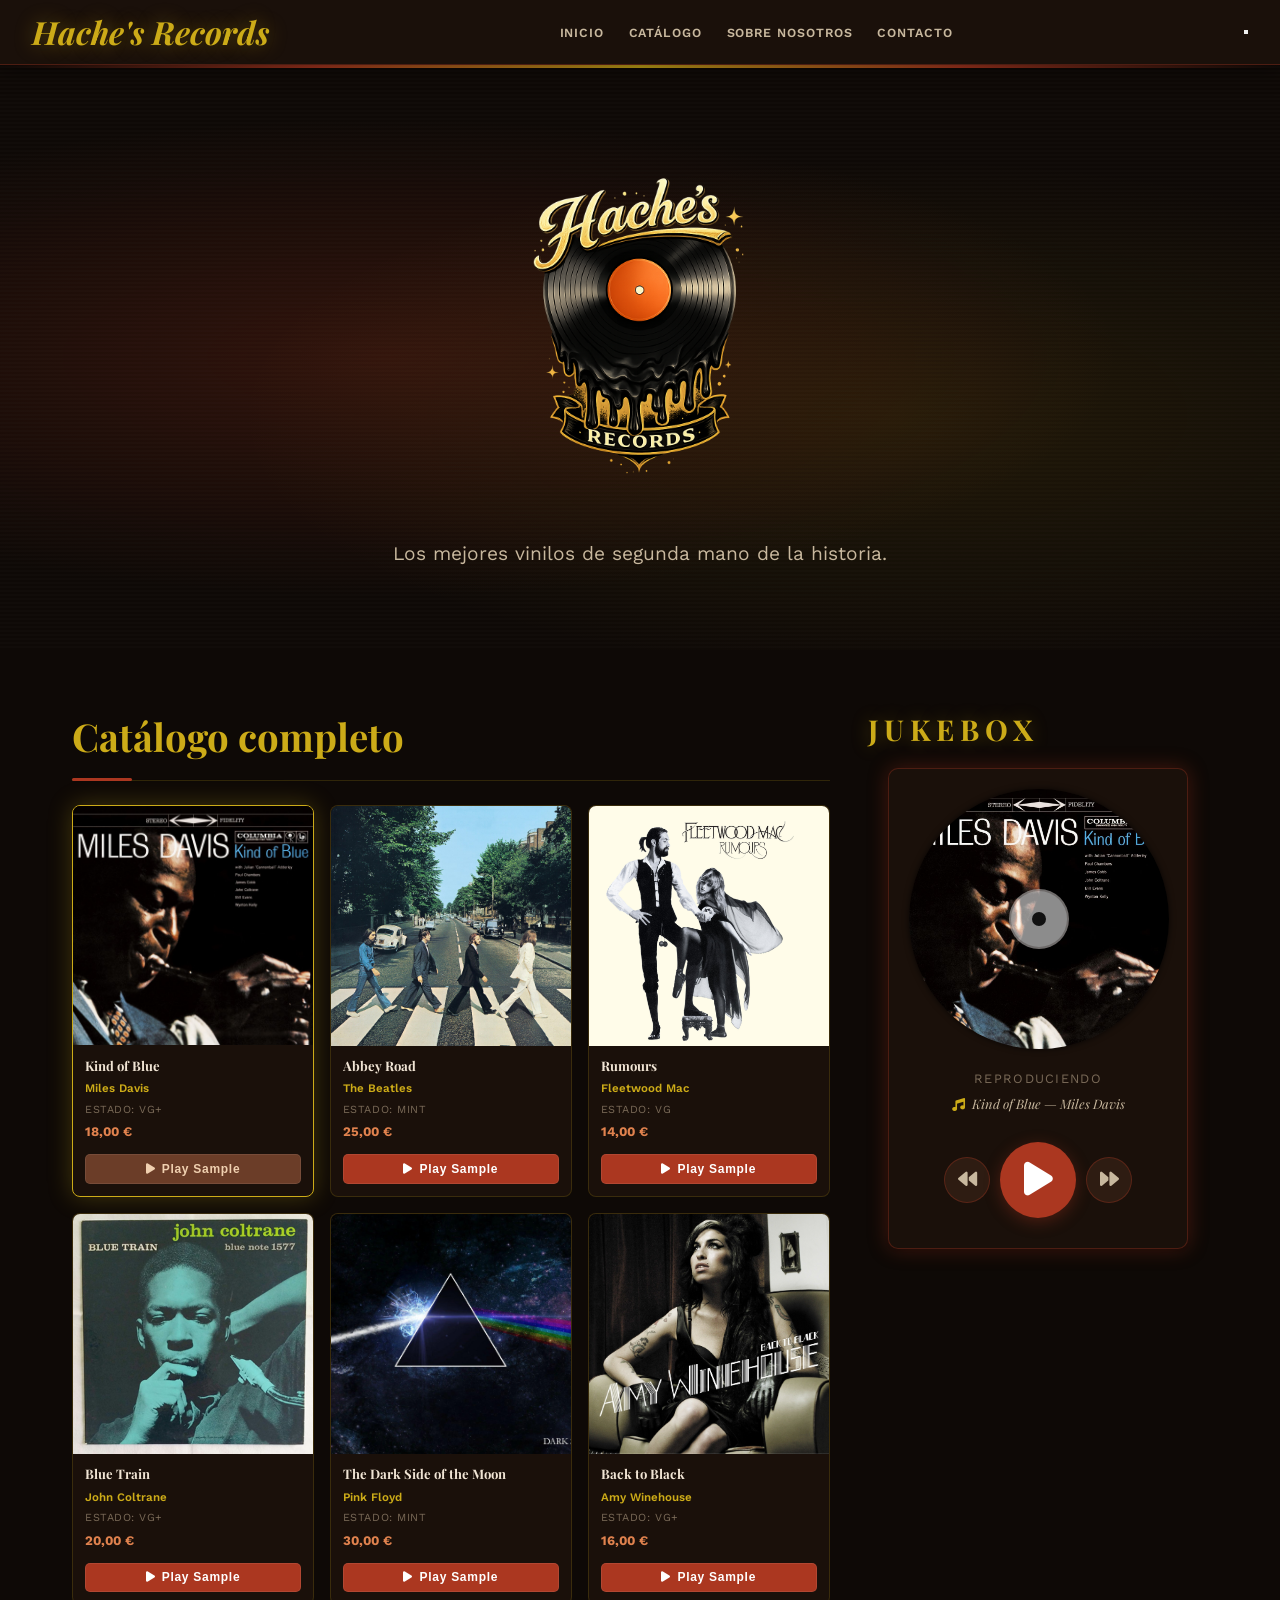
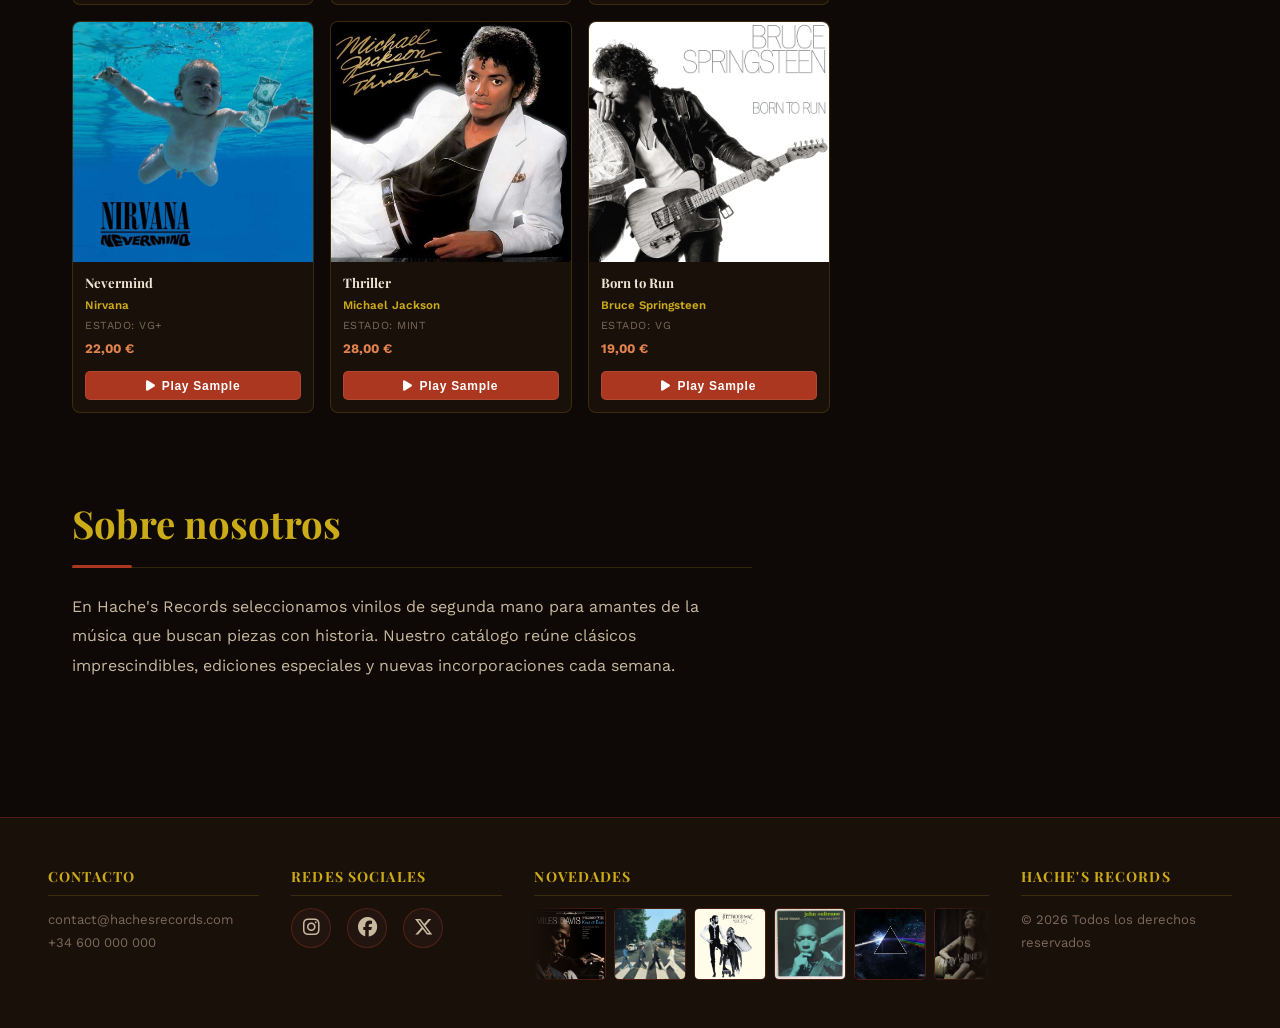
==== commit 8b993fc1: "Add files via upload" ====
--- a/index.html
+++ b/index.html
@@ -15,16 +15,24 @@
 <body>
 
     <header>
-        <div class="header__logo"><h1>Hache's Records</h1></div>
-        <nav aria-label="Navegación principal">
-            <ul>
-                <li><a href="#inicio">Inicio</a></li>
-                <li><a href="#catalogo">Catálogo</a></li>
-                <li><a href="#sobre">Sobre nosotros</a></li>
-                <li><a href="#contacto">Contacto</a></li>
-            </ul>
-        </nav>
-    </header>
+  <div class="header__logo"><h1>Hache's Records</h1></div>
+
+  <nav aria-label="Navegación principal">
+    <ul>
+      <li><a href="#inicio">Inicio</a></li>
+      <li><a href="#catalogo">Catálogo</a></li>
+      <li><a href="#sobre">Sobre nosotros</a></li>
+      <li><a href="#contacto">Contacto</a></li>
+    </ul>
+  </nav>
+
+  <!-- Botón hamburguesa para móvil -->
+  <button class="nav-toggle" aria-label="Abrir menú" aria-expanded="false">
+    <span></span>
+    <span></span>
+    <span></span>
+  </button>
+</header>
 
     <section id="inicio" class="hero">
         <div>
--- a/assets/css/style.css
+++ b/assets/css/style.css
@@ -159,8 +159,8 @@
    IMAGEN LOGO EN EL HERO
 ============================================= */
 .hero img {
-    width: 500px;        
-    max-width: 85%;      
+    width: 400px;        
+    max-width: 75%;      
     height: auto;
     margin: 0 auto 1.5rem; /* centra horizontalmente + espacio bajo la imagen */
 }
@@ -334,7 +334,7 @@
 }
 
 /* =============================================
-   PLAYER
+   JUKEBOX
 ============================================= */
 @keyframes rotation {
     from { transform: rotate(0deg); }
@@ -628,7 +628,7 @@
   min-width: 0;
 }
 
-/* Da más espacio a la columna de Novedades */
+/* Espacio a la columna de Novedades */
 footer > div:nth-child(3) {
   grid-column: span 2;
 }
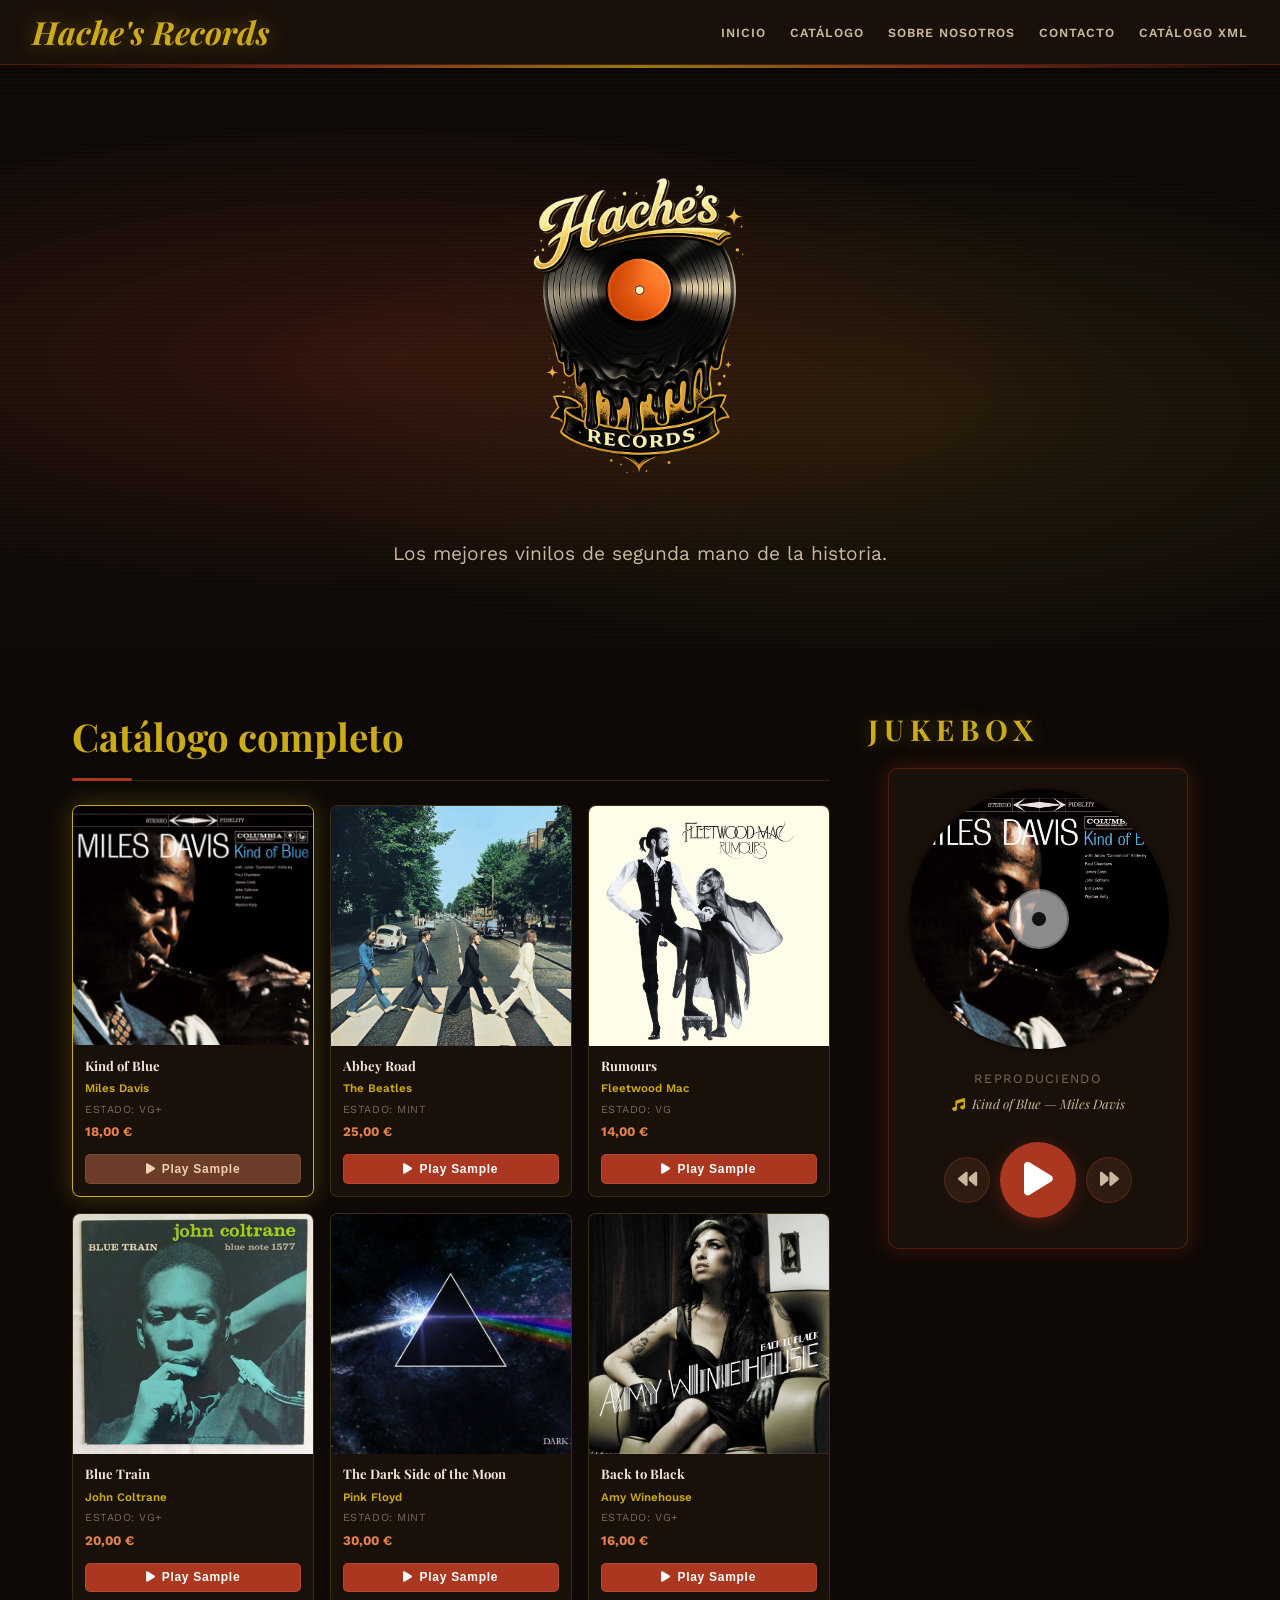
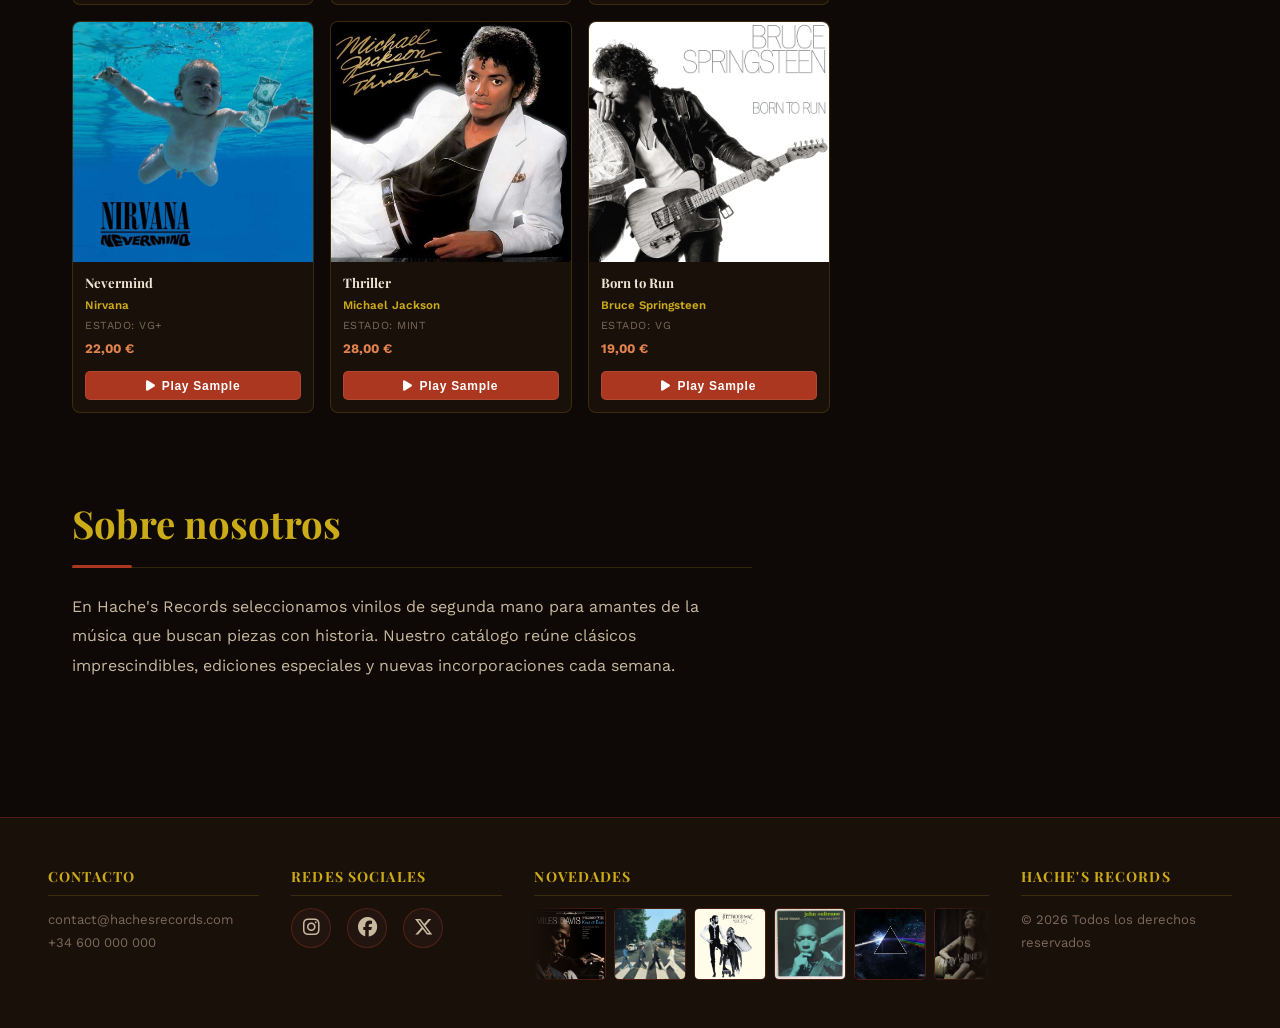
==== commit cf80f4f9: "Add files via upload" ====
--- a/index.html
+++ b/index.html
@@ -23,6 +23,7 @@
       <li><a href="#catalogo">Catálogo</a></li>
       <li><a href="#sobre">Sobre nosotros</a></li>
       <li><a href="#contacto">Contacto</a></li>
+      <li><a href="catalogo-tabla.html">Catálogo XML</a></li>
     </ul>
   </nav>
 
--- a/assets/css/style.css
+++ b/assets/css/style.css
@@ -665,4 +665,84 @@
     .catalogo-grid {
         grid-template-columns: 1fr;
     }
-}+}
+
+/* =============================================
+   MENÚ HAMBURGUESA (móvil)
+============================================= */
+
+.nav-toggle {
+  display: none;
+  flex-direction: column;
+  justify-content: center;
+  gap: 5px;
+  background: none;
+  border: none;
+  padding: 4px;
+  cursor: pointer;
+  z-index: 101;
+  flex-shrink: 0;
+}
+
+.nav-toggle span {
+  display: block;
+  width: 24px;
+  height: 2px;
+  background: var(--texto-s);
+  border-radius: 2px;
+  transition: transform 0.3s, opacity 0.3s, background 0.2s;
+}
+
+.nav-toggle:hover span { background: var(--dorado); }
+
+.nav-toggle.abierto span:nth-child(1) { transform: translateY(7px) rotate(45deg); }
+.nav-toggle.abierto span:nth-child(2) { opacity: 0; }
+.nav-toggle.abierto span:nth-child(3) { transform: translateY(-7px) rotate(-45deg); }
+
+@media (max-width: 700px) {
+  /* Mostrar botón hamburguesa */
+  .nav-toggle {
+    display: flex;
+  }
+
+  /* Header permite que el nav envuelva a la siguiente línea */
+  header {
+    flex-wrap: wrap;
+    padding-bottom: 0;
+  }
+
+  /* Nav oculto por defecto, ocupa toda la línea cuando aparece */
+  header nav:not(.nav-back) {
+    display: none;
+    width: 100%;
+    background: var(--surf2);
+    border-top: 1px solid var(--borde-r);
+    padding: 0.5rem 0;
+    order: 3;
+  }
+
+  header nav:not(.nav-back).abierto {
+    display: block;
+  }
+
+  header nav:not(.nav-back) ul {
+    flex-direction: column;
+    gap: 0;
+  }
+
+  header nav:not(.nav-back) ul li a {
+    display: block;
+    padding: 0.75rem 1rem;
+    border-bottom: 1px solid var(--borde);
+    font-size: 0.9rem;
+  }
+
+  header nav:not(.nav-back) ul li:last-child a {
+    border-bottom: none;
+  }
+
+  /* nav-back: el enlace de "Volver" en detalle.html SIEMPRE visible */
+  header nav.nav-back {
+    display: flex !important;
+  }
+}
